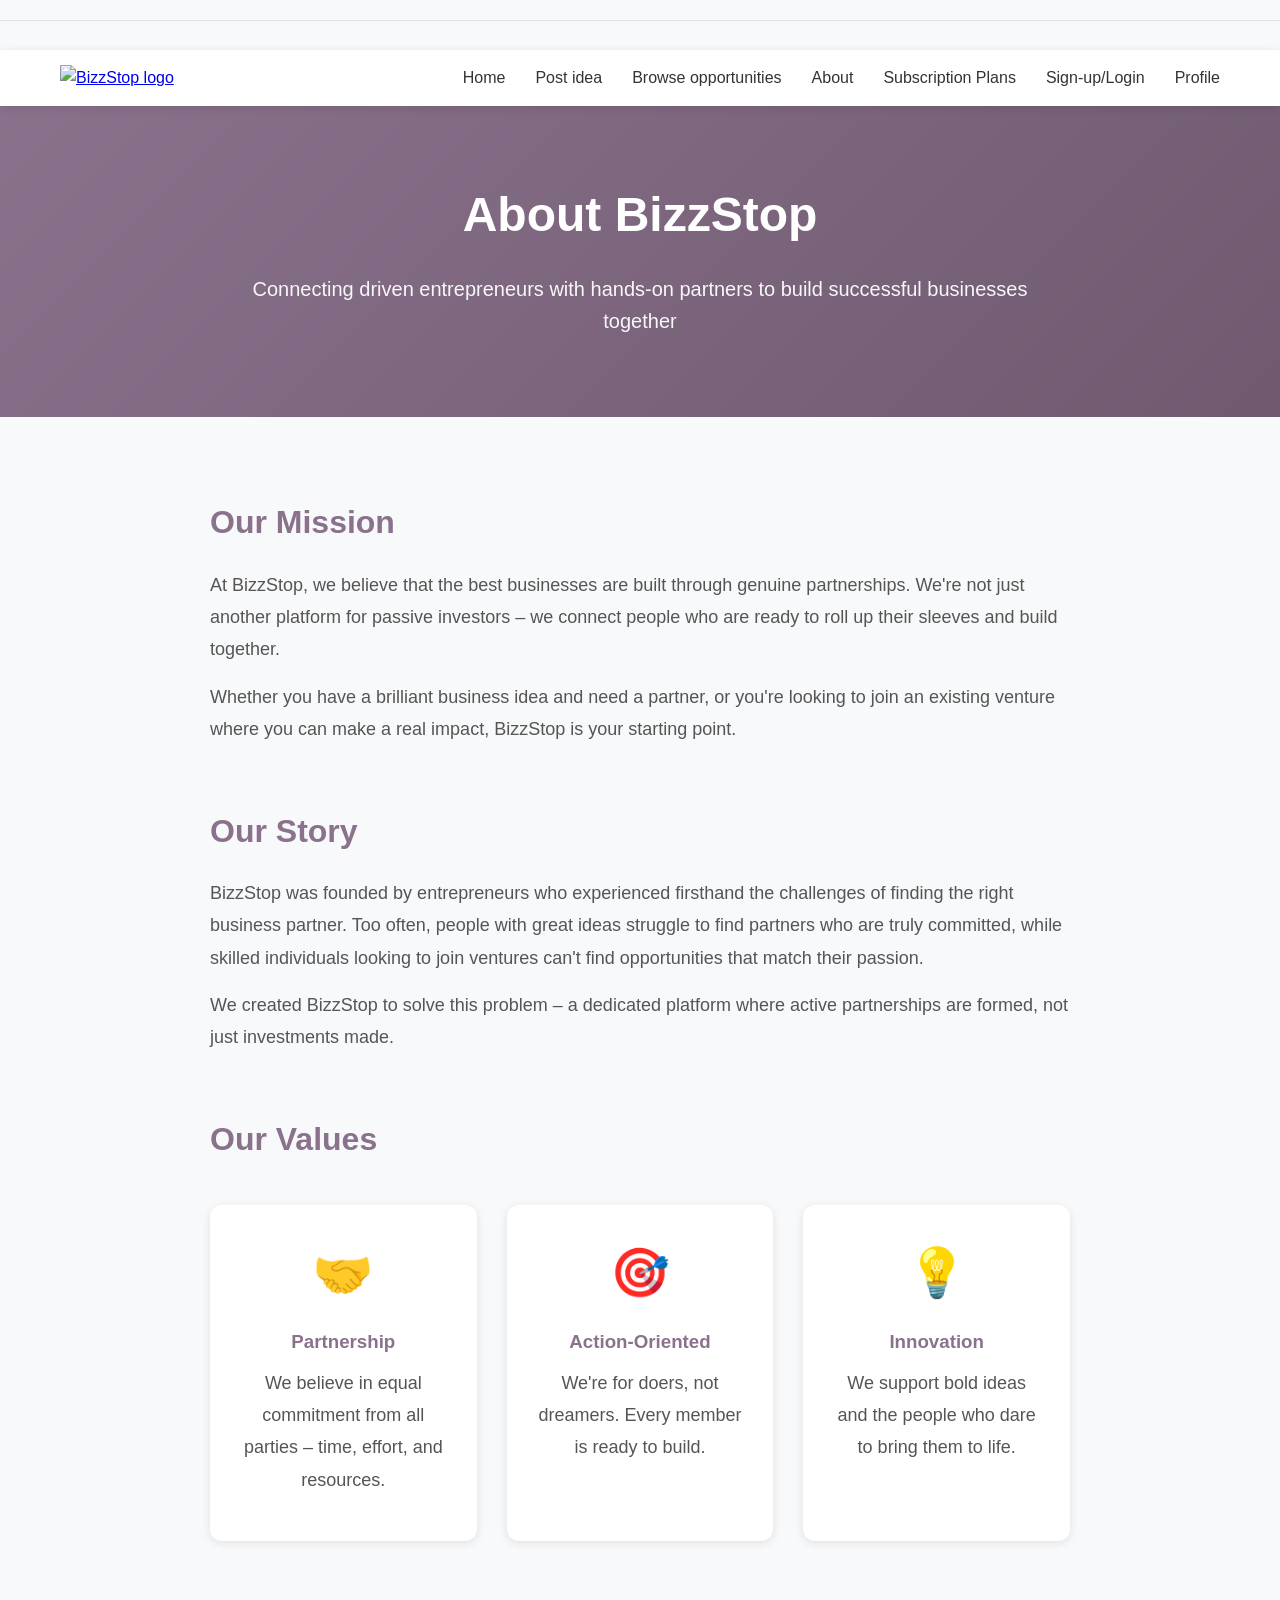
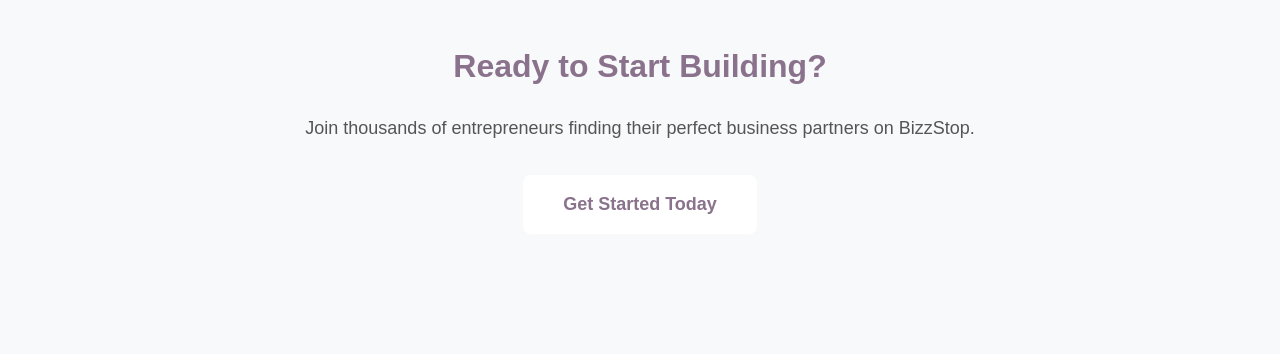
==== about.html @ 03152bfb "Initial commit" ====
<!DOCTYPE html>
<html lang="en">
<head>
    <meta charset="UTF-8">
    <meta name="viewport" content="width=device-width, initial-scale=1.0">
    <title>About Us - BizzStop</title>
    <link rel="stylesheet" href="styles.css">
    <style>
        .about-hero {
            background: linear-gradient(135deg, #8a728c 0%, #6f5a70 100%);
            color: white;
            padding: 100px 20px 80px;
            text-align: center;
        }
        .about-hero h1 {
            font-size: 48px;
            margin-bottom: 20px;
        }
        .about-hero p {
            font-size: 20px;
            max-width: 800px;
            margin: 0 auto;
            opacity: 0.95;
        }
        .about-section {
            padding: 80px 20px;
            max-width: 900px;
            margin: 0 auto;
        }
        .about-section h2 {
            color: #8a728c;
            font-size: 32px;
            margin-bottom: 20px;
        }
        .about-section p {
            font-size: 18px;
            line-height: 1.8;
            color: #555;
            margin-bottom: 15px;
        }
        .values-grid {
            display: grid;
            grid-template-columns: repeat(3, 1fr);
            gap: 30px;
            margin-top: 40px;
        }
        .value-card {
            background: white;
            padding: 30px;
            border-radius: 12px;
            box-shadow: 0 2px 10px rgba(0,0,0,0.1);
            text-align: center;
        }
        .value-icon {
            font-size: 48px;
            margin-bottom: 15px;
        }
        .value-card h3 {
            color: #8a728c;
            margin-bottom: 10px;
        }
        @media (max-width: 768px) {
            .values-grid {
                grid-template-columns: 1fr;
            }
            .about-hero h1 {
                font-size: 32px;
            }
        }
    </style>
</head>
<body>
    <!-- User Status Bar -->
    <div id="user-status-bar" style="background: #f8f9fa; padding: 10px 30px; display: flex; justify-content: flex-end; align-items: center; gap: 15px; font-family: Arial, sans-serif; font-size: 14px; border-bottom: 1px solid #dee2e6;">
        <div id="user-status-content"></div>
    </div>

    <!-- Navigation -->
    <nav class="navbar">
        <div class="nav-container">
            <a href="/" class="logo">
                <img src="https://assets.zyrosite.com/cdn-cgi/image/format=auto,w=375,fit=crop,q=95/emBvaPk2upU9HDdb/bizzstop-4-RuK6rZqCLWHaMwpy.jpg" alt="BizzStop logo">
            </a>
            <button class="mobile-menu-toggle" id="mobileMenuToggle">☰</button>
            <ul class="nav-menu" id="navMenu">
                <li><a href="/">Home</a></li>
                <li><a href="/post-idea.html">Post idea</a></li>
                <li><a href="/browse-opportunities.html">Browse opportunities</a></li>
                <li><a href="/about.html">About</a></li>
                <li><a href="/subscription-plans.html">Subscription Plans</a></li>
                <li><a href="/sign-uplogin.html">Sign-up/Login</a></li>
                <li><a href="/profile.html">Profile</a></li>
            </ul>
        </div>
    </nav>

    <div class="about-hero">
        <h1>About BizzStop</h1>
        <p>Connecting driven entrepreneurs with hands-on partners to build successful businesses together</p>
    </div>

    <div class="about-section">
        <h2>Our Mission</h2>
        <p>At BizzStop, we believe that the best businesses are built through genuine partnerships. We're not just another platform for passive investors – we connect people who are ready to roll up their sleeves and build together.</p>
        <p>Whether you have a brilliant business idea and need a partner, or you're looking to join an existing venture where you can make a real impact, BizzStop is your starting point.</p>

        <h2 style="margin-top: 60px;">Our Story</h2>
        <p>BizzStop was founded by entrepreneurs who experienced firsthand the challenges of finding the right business partner. Too often, people with great ideas struggle to find partners who are truly committed, while skilled individuals looking to join ventures can't find opportunities that match their passion.</p>
        <p>We created BizzStop to solve this problem – a dedicated platform where active partnerships are formed, not just investments made.</p>

        <h2 style="margin-top: 60px;">Our Values</h2>
        <div class="values-grid">
            <div class="value-card">
                <div class="value-icon">🤝</div>
                <h3>Partnership</h3>
                <p>We believe in equal commitment from all parties – time, effort, and resources.</p>
            </div>
            <div class="value-card">
                <div class="value-icon">🎯</div>
                <h3>Action-Oriented</h3>
                <p>We're for doers, not dreamers. Every member is ready to build.</p>
            </div>
            <div class="value-card">
                <div class="value-icon">💡</div>
                <h3>Innovation</h3>
                <p>We support bold ideas and the people who dare to bring them to life.</p>
            </div>
        </div>

        <div style="background: #f8f9fa; padding: 40px; border-radius: 12px; margin-top: 60px; text-align: center;">
            <h2 style="color: #8a728c; margin-bottom: 20px;">Ready to Start Building?</h2>
            <p style="margin-bottom: 30px;">Join thousands of entrepreneurs finding their perfect business partners on BizzStop.</p>
            <a href="/sign-uplogin.html" class="cta-button">Get Started Today</a>
        </div>
    </div>

    <script src="https://cdn.jsdelivr.net/npm/@supabase/supabase-js@2"></script>
    <script src="auth.js"></script>
    <script src="script.js"></script>
</body>
</html>
---- styles.css ----
/* Global Styles */
* {
    margin: 0;
    padding: 0;
    box-sizing: border-box;
}

body {
    font-family: Arial, Helvetica, sans-serif;
    line-height: 1.6;
    color: #333;
    background: #f8f9fa;
}

.container {
    max-width: 1200px;
    margin: 0 auto;
    padding: 0 20px;
}

/* User Status Bar */
#user-status-bar {
    background: #f8f9fa;
    padding: 10px 30px;
    display: flex;
    justify-content: flex-end;
    align-items: center;
    gap: 15px;
    font-family: Arial, sans-serif;
    font-size: 14px;
    border-bottom: 1px solid #dee2e6;
    position: sticky;
    top: 0;
    z-index: 1000;
}

/* Navigation */
.navbar {
    background: white;
    box-shadow: 0 2px 10px rgba(0,0,0,0.1);
    position: sticky;
    top: 50px;
    z-index: 999;
}

.nav-container {
    max-width: 1200px;
    margin: 0 auto;
    padding: 15px 20px;
    display: flex;
    justify-content: space-between;
    align-items: center;
}

.logo img {
    height: 50px;
    width: auto;
}

.nav-menu {
    display: flex;
    list-style: none;
    gap: 30px;
    align-items: center;
}

.nav-menu a {
    text-decoration: none;
    color: #333;
    font-weight: 500;
    transition: color 0.3s;
}

.nav-menu a:hover {
    color: #8a728c;
}

.mobile-menu-toggle {
    display: none;
    background: none;
    border: none;
    font-size: 24px;
    cursor: pointer;
}

/* Hero Section */
.hero {
    background: linear-gradient(135deg, #8a728c 0%, #6f5a70 100%);
    color: white;
    padding: 80px 20px;
}

.hero-container {
    max-width: 1200px;
    margin: 0 auto;
    display: grid;
    grid-template-columns: 1fr 1fr;
    gap: 60px;
    align-items: center;
}

.hero-content h1 {
    font-size: 48px;
    margin-bottom: 20px;
    line-height: 1.2;
}

.hero-content p {
    font-size: 18px;
    margin-bottom: 30px;
    opacity: 0.95;
}

.cta-button {
    display: inline-block;
    background: white;
    color: #8a728c;
    padding: 15px 40px;
    border-radius: 8px;
    text-decoration: none;
    font-weight: bold;
    font-size: 18px;
    transition: transform 0.3s, box-shadow 0.3s;
}

.cta-button:hover {
    transform: translateY(-3px);
    box-shadow: 0 5px 20px rgba(0,0,0,0.2);
}

.hero-image img {
    width: 100%;
    height: auto;
    border-radius: 12px;
    box-shadow: 0 10px 40px rgba(0,0,0,0.3);
}

/* Feature Images */
.feature-images {
    padding: 60px 20px;
    background: white;
}

.image-grid {
    display: grid;
    grid-template-columns: repeat(2, 1fr);
    gap: 30px;
    max-width: 1000px;
    margin: 0 auto;
}

.image-grid img {
    width: 100%;
    height: 320px;
    object-fit: cover;
    border-radius: 8px;
    box-shadow: 0 4px 15px rgba(0,0,0,0.1);
}

/* Content Blocks */
.who-we-are,
.get-started {
    padding: 80px 20px;
}

.who-we-are {
    background: white;
}

.get-started {
    background: #f8f9fa;
}

.content-block {
    max-width: 1200px;
    margin: 0 auto;
    display: grid;
    grid-template-columns: 1fr 1fr;
    gap: 60px;
    align-items: center;
}

.content-block.reverse {
    direction: rtl;
}

.content-block.reverse > * {
    direction: ltr;
}

.text-content h3 {
    font-size: 36px;
    color: #8a728c;
    margin-bottom: 20px;
}

.text-content p {
    font-size: 18px;
    color: #555;
    line-height: 1.8;
}

.image-content img {
    width: 100%;
    height: auto;
    border-radius: 12px;
    box-shadow: 0 5px 20px rgba(0,0,0,0.1);
}

/* Three Steps Section */
.three-steps {
    padding: 80px 20px;
    background: white;
}

.steps-grid {
    display: grid;
    grid-template-columns: repeat(3, 1fr);
    gap: 40px;
    max-width: 1200px;
    margin: 0 auto;
}

.step-card {
    text-align: center;
    padding: 30px;
    border-radius: 12px;
    background: #f8f9fa;
    transition: transform 0.3s, box-shadow 0.3s;
}

.step-card:hover {
    transform: translateY(-10px);
    box-shadow: 0 10px 30px rgba(0,0,0,0.15);
}

.step-card img {
    width: 100%;
    height: 250px;
    object-fit: cover;
    border-radius: 8px;
    margin-bottom: 20px;
}

.step-card h6 {
    font-size: 20px;
    color: #8a728c;
    margin-bottom: 15px;
}

.step-card p {
    color: #666;
    line-height: 1.6;
}

/* Join Form Section */
.join-form {
    padding: 60px 20px;
    background: linear-gradient(135deg, #8a728c 0%, #6f5a70 100%);
    color: white;
    text-align: center;
}

.join-form h4 {
    font-size: 32px;
    margin-bottom: 30px;
}

.join-form form {
    max-width: 500px;
    margin: 0 auto 20px;
    display: flex;
    gap: 15px;
}

.join-form input {
    flex: 1;
    padding: 15px 20px;
    border: none;
    border-radius: 6px;
    font-size: 16px;
}

.join-form button {
    padding: 15px 30px;
    background: white;
    color: #8a728c;
    border: none;
    border-radius: 6px;
    font-weight: bold;
    cursor: pointer;
    transition: transform 0.3s;
}

.join-form button:hover {
    transform: scale(1.05);
}

.tagline {
    font-size: 18px;
    opacity: 0.9;
}

/* Reviews Section */
.reviews {
    padding: 80px 20px;
    background: white;
    text-align: center;
}

.reviews h3 {
    font-size: 36px;
    color: #8a728c;
    margin-bottom: 10px;
}

.subtitle {
    font-size: 18px;
    color: #666;
    margin-bottom: 50px;
}

.reviews-grid {
    display: grid;
    grid-template-columns: repeat(2, 1fr);
    gap: 40px;
    max-width: 1000px;
    margin: 0 auto;
}

.review-card {
    background: #f8f9fa;
    padding: 30px;
    border-radius: 12px;
    text-align: left;
}

.review-text {
    color: #555;
    font-style: italic;
    line-height: 1.8;
    margin-bottom: 20px;
}

.reviewer {
    display: flex;
    align-items: center;
    gap: 15px;
}

.reviewer img {
    width: 48px;
    height: 48px;
    border-radius: 50%;
    object-fit: cover;
}

.reviewer-info h6 {
    font-size: 16px;
    color: #333;
    margin-bottom: 5px;
}

.reviewer-info p {
    font-size: 14px;
    color: #999;
    margin-bottom: 5px;
}

.stars {
    color: #ffc107;
    font-size: 14px;
}

/* Note Section */
.note-section {
    padding: 40px 20px;
    background: #fff3cd;
    text-align: center;
}

.note-section h5 {
    font-size: 24px;
    color: #856404;
    margin-bottom: 10px;
}

.note-section p {
    color: #856404;
    font-size: 16px;
}

/* Footer */
.footer {
    background: #333;
    color: white;
    padding: 60px 20px 30px;
}

.footer-content {
    max-width: 1000px;
    margin: 0 auto 40px;
    display: grid;
    grid-template-columns: 1fr 1fr;
    gap: 60px;
}

.footer-contact h6 {
    font-size: 18px;
    margin-bottom: 10px;
    color: #8a728c;
}

.footer-contact p {
    margin-bottom: 20px;
}

.footer-form form {
    display: flex;
    gap: 15px;
}

.footer-form input {
    flex: 1;
    padding: 12px 15px;
    border: none;
    border-radius: 6px;
}

.footer-form button {
    padding: 12px 25px;
    background: #8a728c;
    color: white;
    border: none;
    border-radius: 6px;
    font-weight: bold;
    cursor: pointer;
    transition: background 0.3s;
}

.footer-form button:hover {
    background: #6f5a70;
}

.copyright {
    text-align: center;
    padding-top: 30px;
    border-top: 1px solid #555;
    color: #999;
}

/* Responsive Design */
@media (max-width: 992px) {
    .hero-container,
    .content-block,
    .steps-grid,
    .reviews-grid,
    .footer-content {
        grid-template-columns: 1fr;
    }

    .hero-content h1 {
        font-size: 36px;
    }

    .image-grid {
        grid-template-columns: 1fr;
    }

    .content-block.reverse {
        direction: ltr;
    }
}

@media (max-width: 768px) {
    .nav-menu {
        display: none;
        position: absolute;
        top: 100%;
        left: 0;
        right: 0;
        background: white;
        flex-direction: column;
        padding: 20px;
        box-shadow: 0 5px 10px rgba(0,0,0,0.1);
    }

    .nav-menu.active {
        display: flex;
    }

    .mobile-menu-toggle {
        display: block;
    }

    .hero {
        padding: 50px 20px;
    }

    .hero-content h1 {
        font-size: 28px;
    }

    .join-form form,
    .footer-form form {
        flex-direction: column;
    }

    .steps-grid {
        gap: 30px;
    }
}

/* Utility Classes */
.text-center {
    text-align: center;
}

.mt-20 {
    margin-top: 20px;
}

.mb-20 {
    margin-bottom: 20px;
}
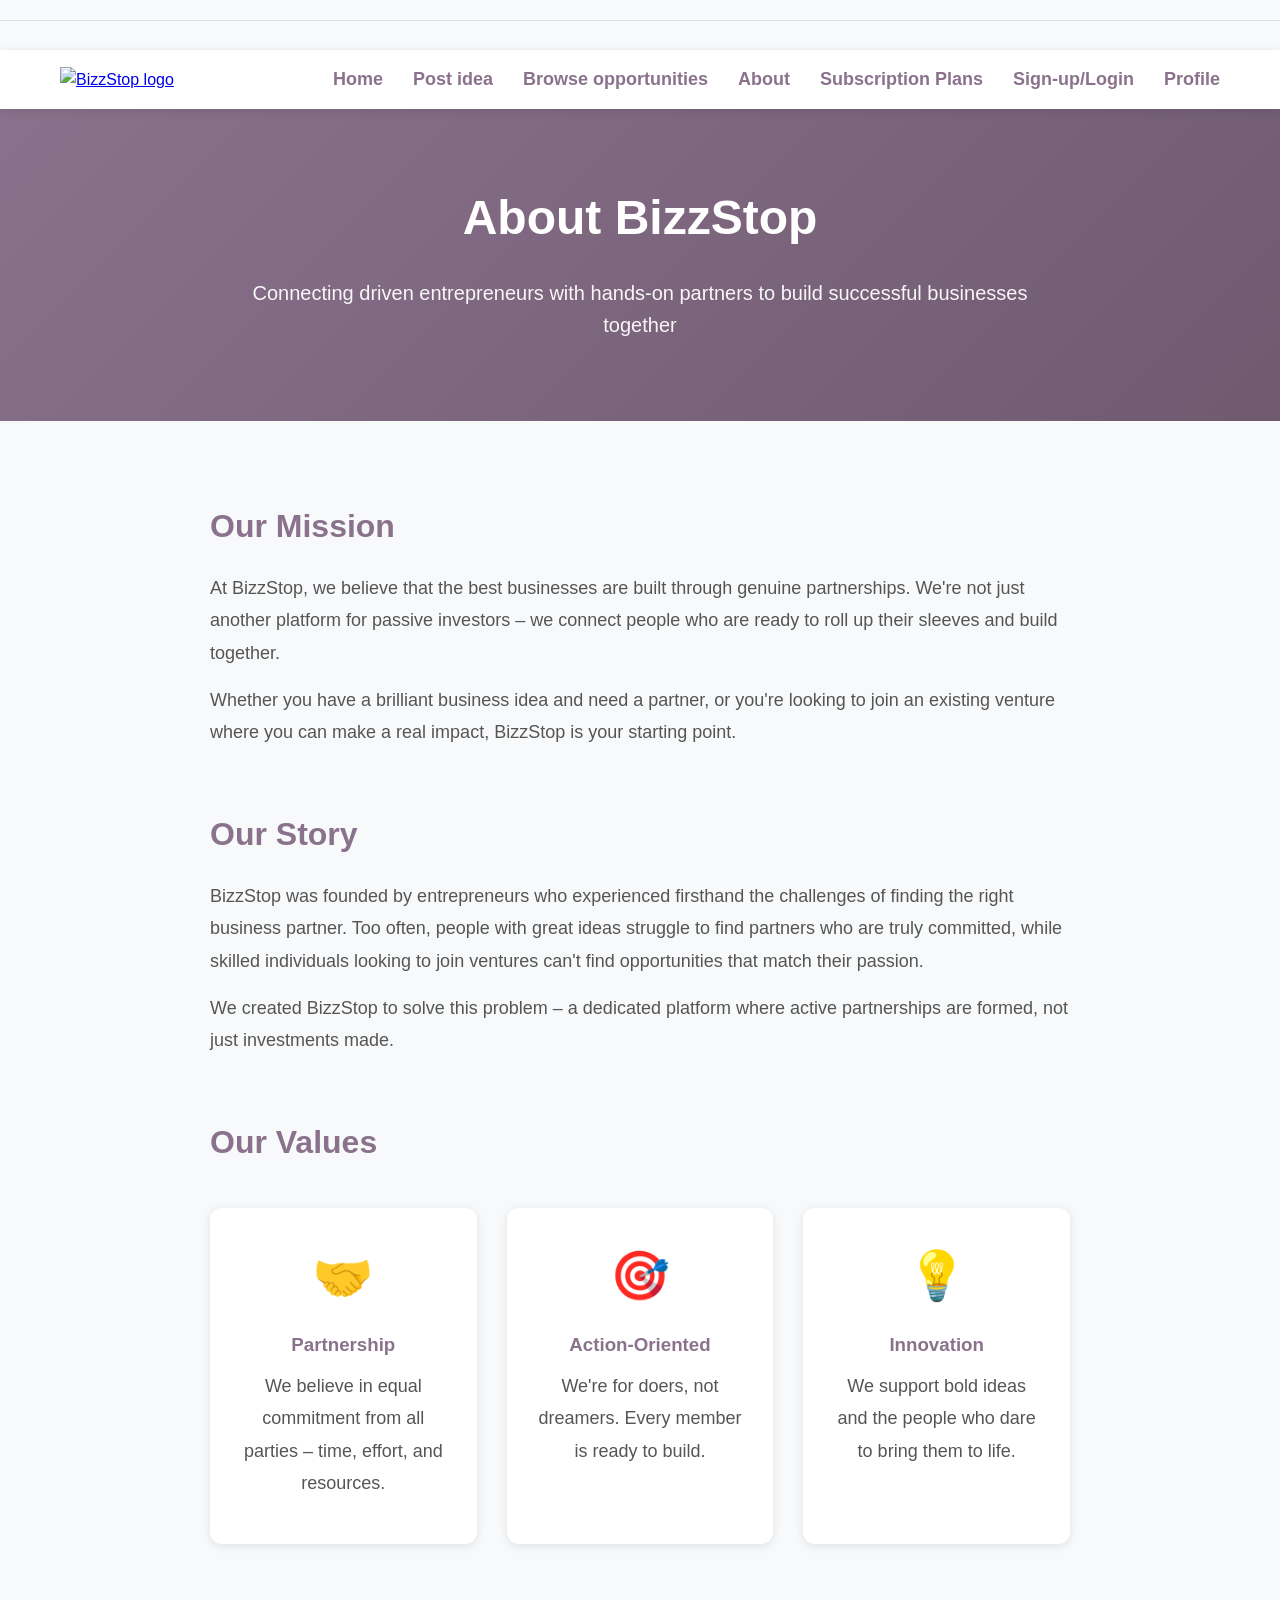
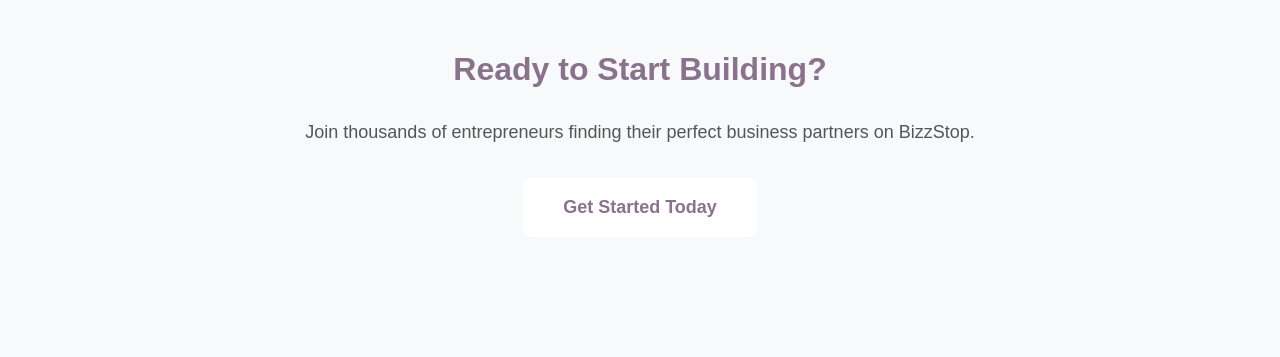
==== commit 479b0f8d: "netlify to gitpages update" ====
--- a/about.html
+++ b/about.html
@@ -78,18 +78,18 @@
     <!-- Navigation -->
     <nav class="navbar">
         <div class="nav-container">
-            <a href="/" class="logo">
+            <a href="index.html" class="logo">
                 <img src="https://assets.zyrosite.com/cdn-cgi/image/format=auto,w=375,fit=crop,q=95/emBvaPk2upU9HDdb/bizzstop-4-RuK6rZqCLWHaMwpy.jpg" alt="BizzStop logo">
             </a>
             <button class="mobile-menu-toggle" id="mobileMenuToggle">☰</button>
             <ul class="nav-menu" id="navMenu">
-                <li><a href="/">Home</a></li>
-                <li><a href="/post-idea.html">Post idea</a></li>
-                <li><a href="/browse-opportunities.html">Browse opportunities</a></li>
-                <li><a href="/about.html">About</a></li>
-                <li><a href="/subscription-plans.html">Subscription Plans</a></li>
-                <li><a href="/sign-uplogin.html">Sign-up/Login</a></li>
-                <li><a href="/profile.html">Profile</a></li>
+                <li><a href="index.html">Home</a></li>
+                <li><a href="post-idea.html">Post idea</a></li>
+                <li><a href="browse-opportunities.html">Browse opportunities</a></li>
+                <li><a href="about.html">About</a></li>
+                <li><a href="subscription-plans.html">Subscription Plans</a></li>
+                <li><a href="sign-uplogin.html">Sign-up/Login</a></li>
+                <li><a href="profile.html">Profile</a></li>
             </ul>
         </div>
     </nav>
@@ -130,7 +130,7 @@
         <div style="background: #f8f9fa; padding: 40px; border-radius: 12px; margin-top: 60px; text-align: center;">
             <h2 style="color: #8a728c; margin-bottom: 20px;">Ready to Start Building?</h2>
             <p style="margin-bottom: 30px;">Join thousands of entrepreneurs finding their perfect business partners on BizzStop.</p>
-            <a href="/sign-uplogin.html" class="cta-button">Get Started Today</a>
+            <a href="sign-uplogin.html" class="cta-button">Get Started Today</a>
         </div>
     </div>
 
--- a/styles.css
+++ b/styles.css
@@ -53,7 +53,7 @@
 }
 
 .logo img {
-    height: 50px;
+    height: 100px;  /* 2x bigger: 50px → 100px */
     width: auto;
 }
 
@@ -66,8 +66,9 @@
 
 .nav-menu a {
     text-decoration: none;
-    color: #333;
-    font-weight: 500;
+    color: #8a728c;  /* Your purple color */
+    font-weight: bold;  /* Make it bold */
+    font-size: 18px;  /* Bigger text */
     transition: color 0.3s;
 }
 
